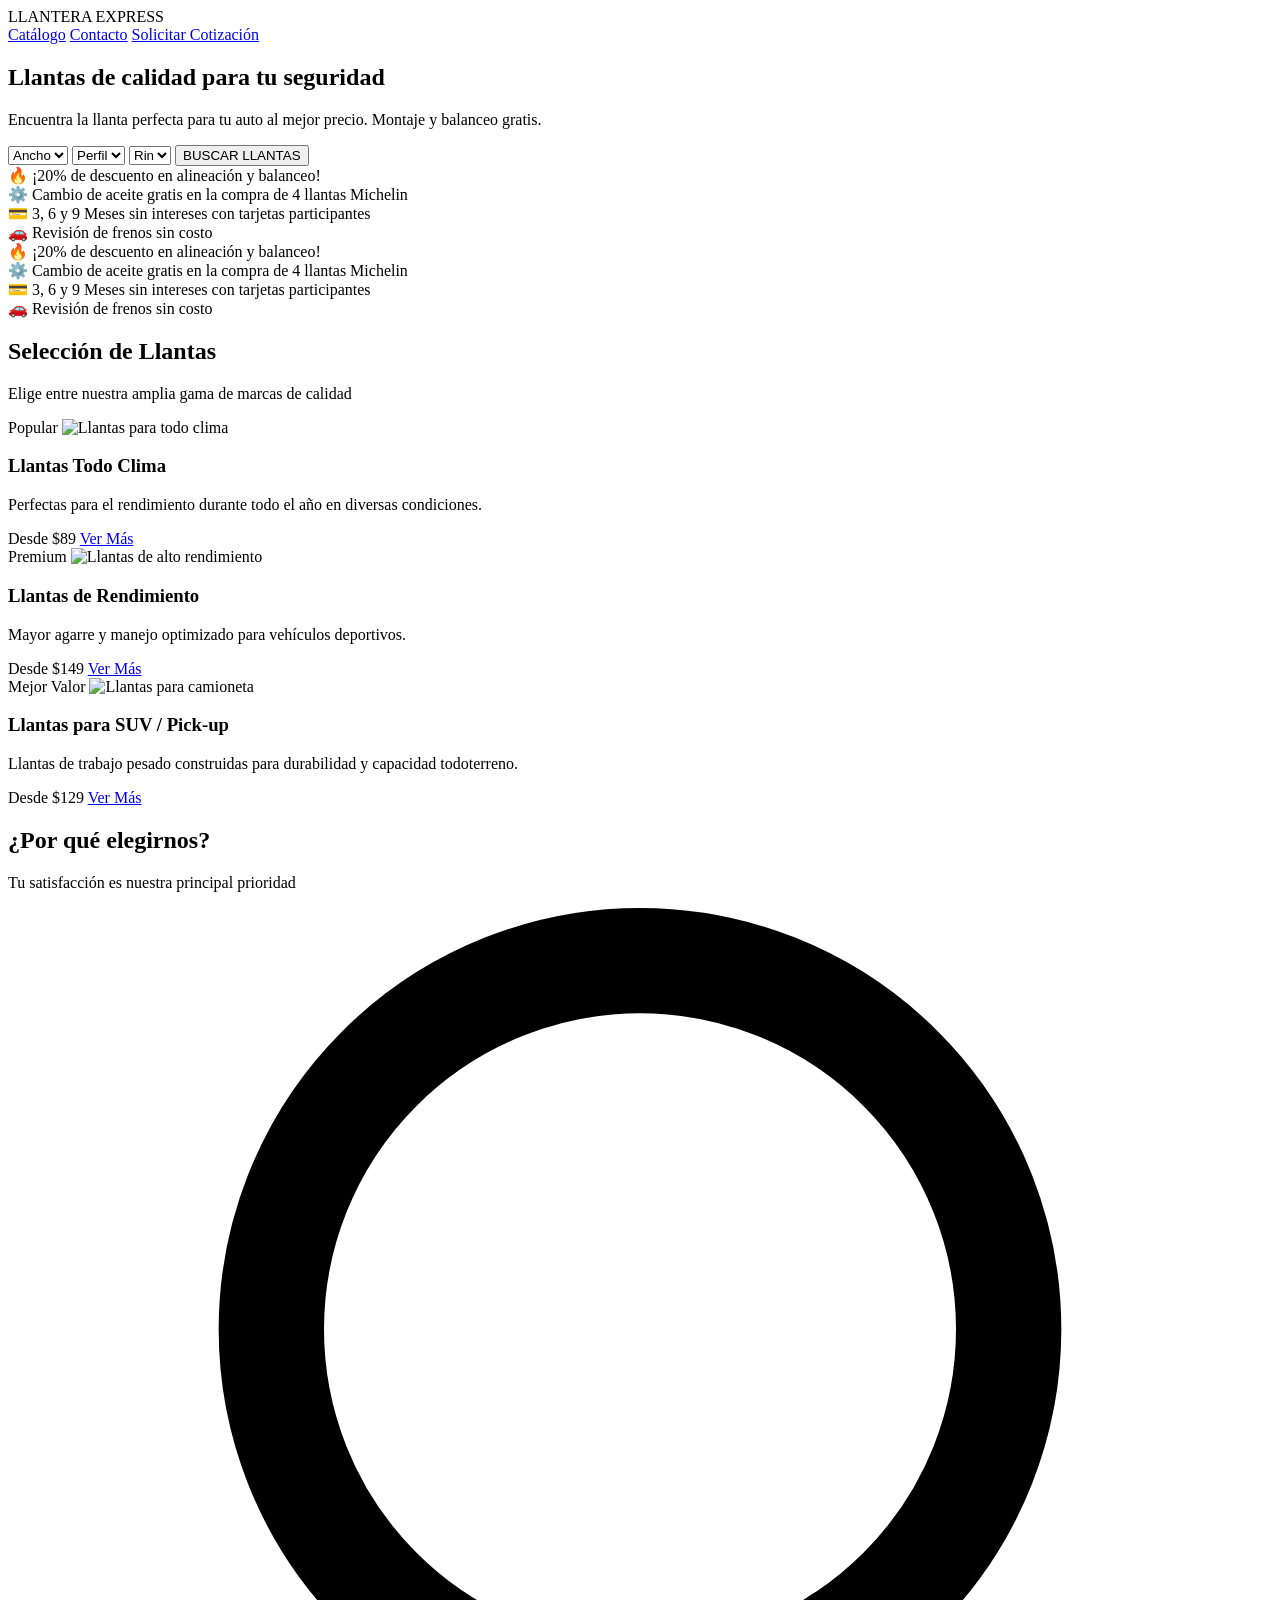
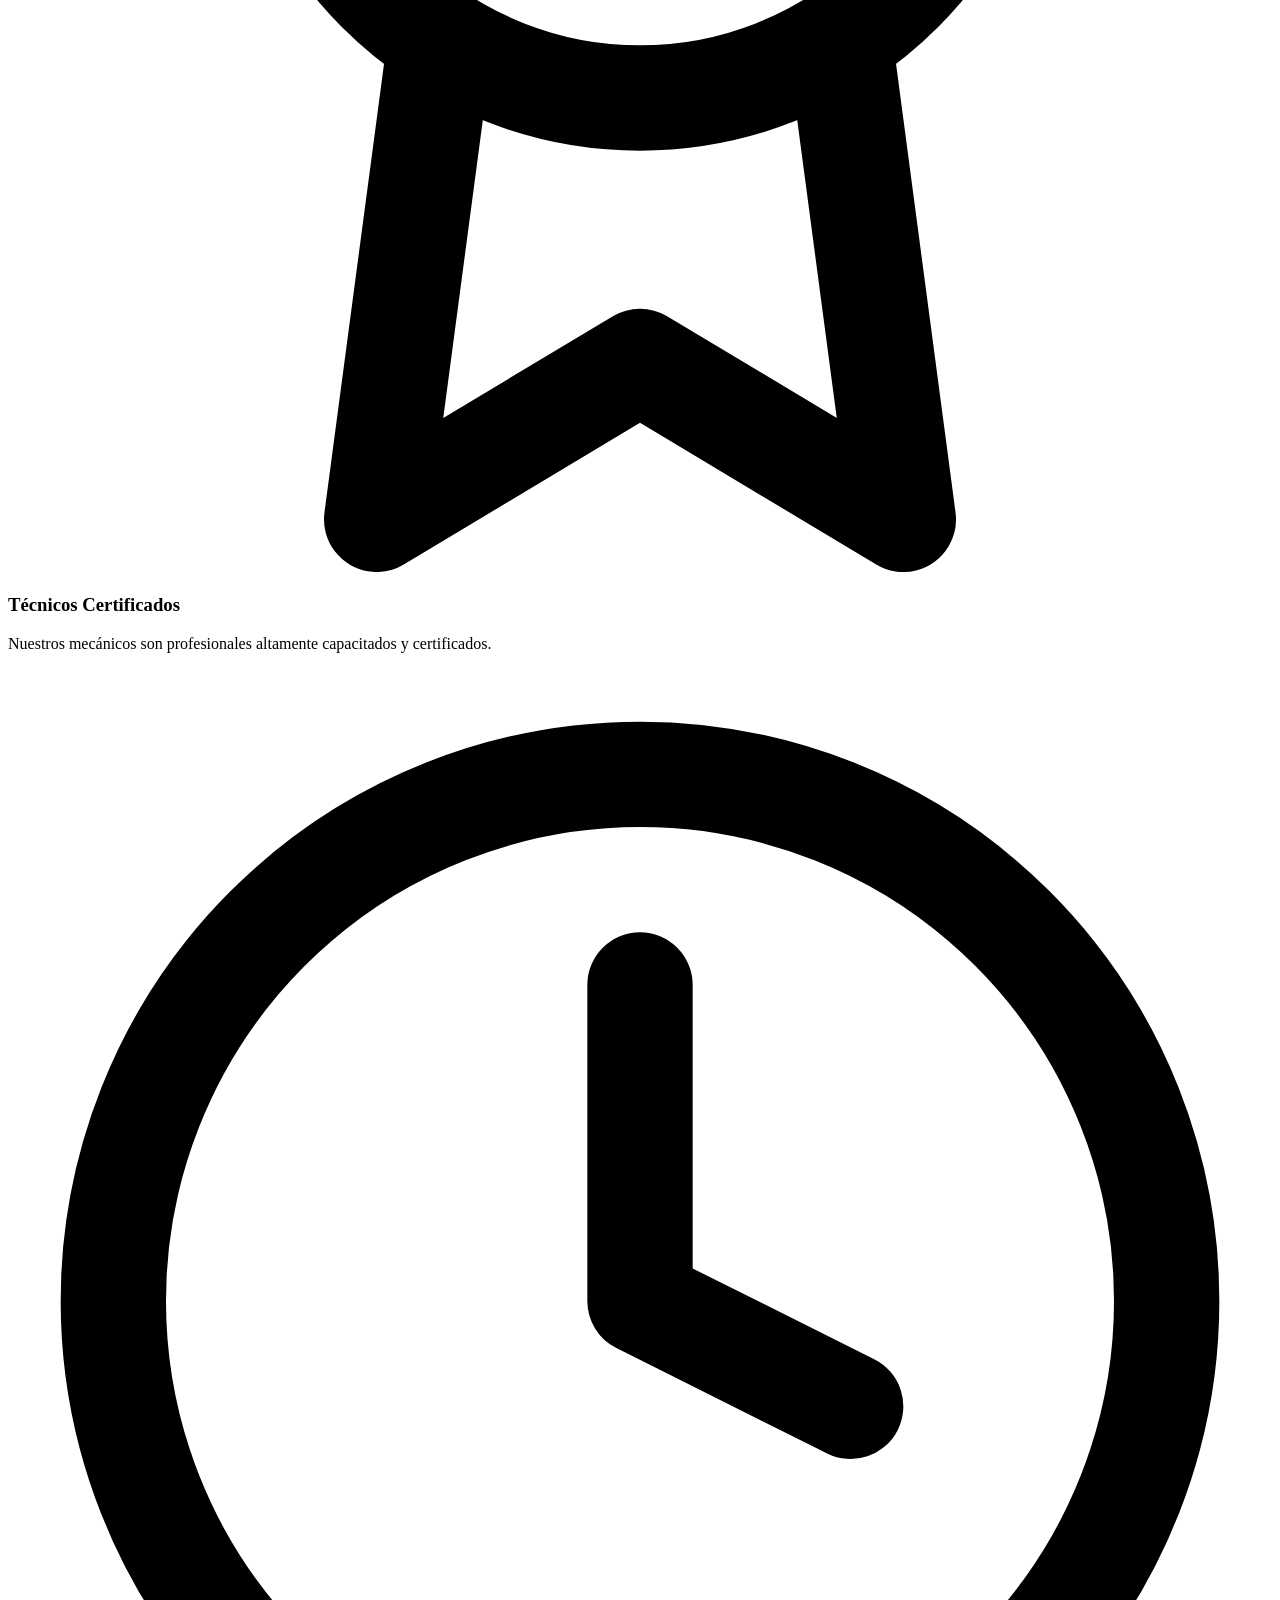
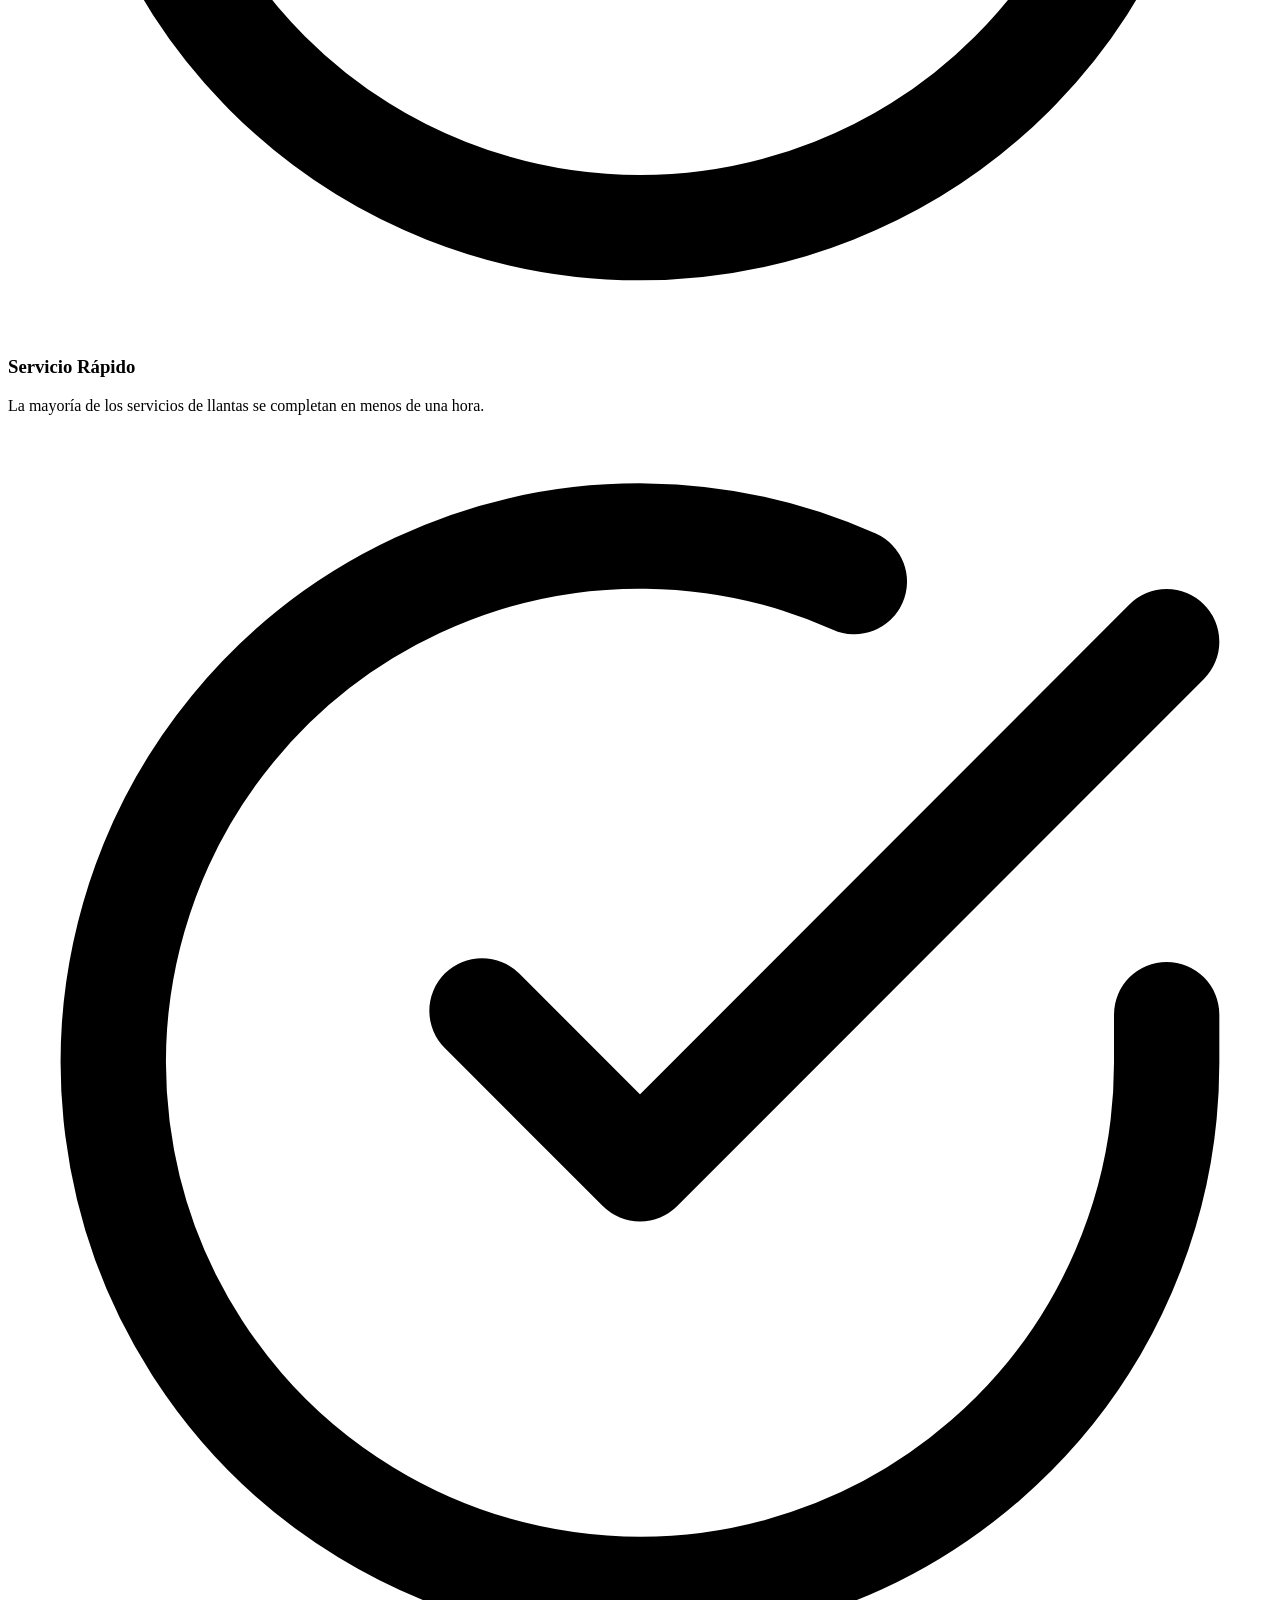
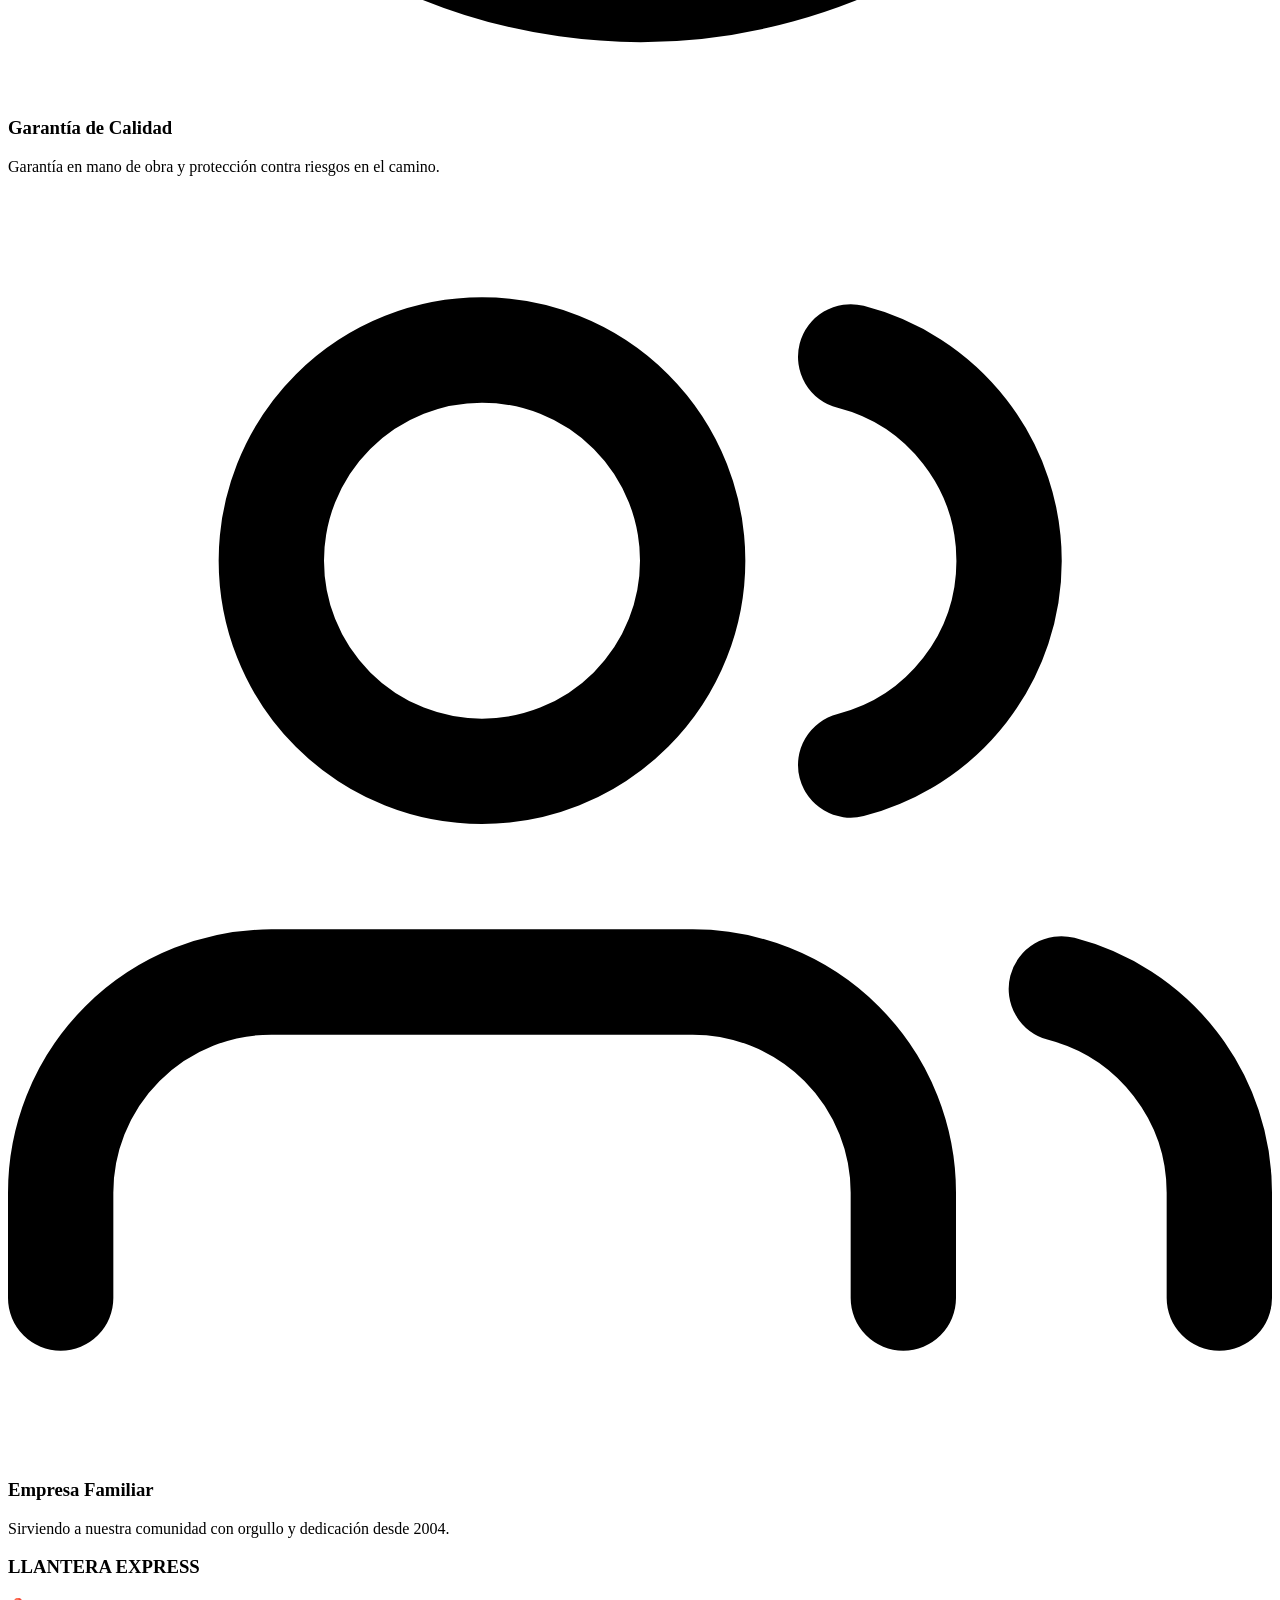
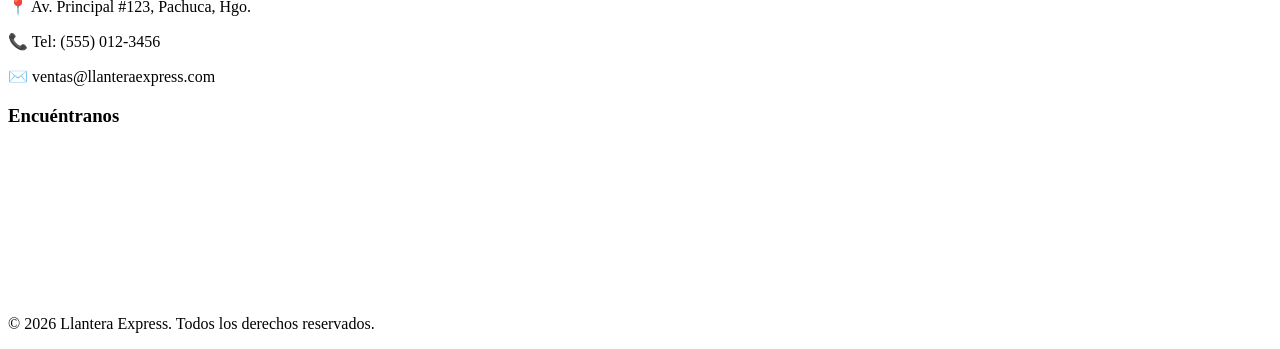
==== index.html @ 1eaba286 "1.0 version" ====
<!DOCTYPE html>
<html lang="es">
<head>
    <meta charset="UTF-8">
    <meta name="viewport" content="width=device-width, initial-scale=1.0">
    <title>Llantera Local | Venta y Servicios</title>
    <link rel="stylesheet" href="style.css">
</head>
<body>

    <header>
        <div class="logo">LLANTERA EXPRESS</div>
        <nav>
            <a href="catalogo.html" class="link-menu">Catálogo</a>
            <a href="#contacto" class="link-menu">Contacto</a>
            <a href="cotizaciones.html" class="btn-cotizar">Solicitar Cotización</a>
        </nav>
    </header>

    <section class="hero">
        <div class="hero-contenido">
            <h1>Llantas de calidad para tu seguridad</h1>
            <p>Encuentra la llanta perfecta para tu auto al mejor precio. Montaje y balanceo gratis.</p>
            
            <div class="buscador-llantas">
                <select id="ancho"><option value="">Ancho</option><option value="185">185</option><option value="195">195</option></select>
                <select id="perfil"><option value="">Perfil</option><option value="55">55</option><option value="60">60</option></select>
                <select id="rin"><option value="">Rin</option><option value="15">15"</option><option value="16">16"</option></select>
                <button id="btn-buscar">BUSCAR LLANTAS</button>
            </div>
        </div>
    </section>

    <div class="cinta-ofertas">
        <div class="cinta-track">
            <div class="oferta-item">🔥 ¡20% de descuento en alineación y balanceo!</div>
            <div class="oferta-item">⚙️ Cambio de aceite gratis en la compra de 4 llantas Michelin</div>
            <div class="oferta-item">💳 3, 6 y 9 Meses sin intereses con tarjetas participantes</div>
            <div class="oferta-item">🚗 Revisión de frenos sin costo</div>
            
            <div class="oferta-item">🔥 ¡20% de descuento en alineación y balanceo!</div>
            <div class="oferta-item">⚙️ Cambio de aceite gratis en la compra de 4 llantas Michelin</div>
            <div class="oferta-item">💳 3, 6 y 9 Meses sin intereses con tarjetas participantes</div>
            <div class="oferta-item">🚗 Revisión de frenos sin costo</div>
        </div>
    </div>

    <section class="catalogo">
        <div class="catalogo-header">
            <section class="catalogo" id="catalogo"></section>
            <h2>Selección de Llantas</h2>
            <p>Elige entre nuestra amplia gama de marcas de calidad</p>
        </div>

        <div class="grid-tarjetas">
            <div class="tarjeta">
                <div class="imagen-contenedor">
                    <span class="etiqueta popular">Popular</span>
                    <img src="https://images.unsplash.com/photo-1578844251758-2f71da64c96f?ixlib=rb-1.2.1&auto=format&fit=crop&w=600&q=80" alt="Llantas para todo clima">
                </div>
                <div class="contenido-tarjeta">
                    <h3>Llantas Todo Clima</h3>
                    <p>Perfectas para el rendimiento durante todo el año en diversas condiciones.</p>
                    <div class="precio-accion">
                        <span class="precio">Desde $89</span>
                        <a href="#" class="btn-detalles">Ver Más</a>
                    </div>
                </div>
            </div>

            <div class="tarjeta">
                <div class="imagen-contenedor">
                    <span class="etiqueta premium">Premium</span>
                    <img src="https://images.unsplash.com/photo-1549491682-996b0200557b?ixlib=rb-1.2.1&auto=format&fit=crop&w=600&q=80" alt="Llantas de alto rendimiento">
                </div>
                <div class="contenido-tarjeta">
                    <h3>Llantas de Rendimiento</h3>
                    <p>Mayor agarre y manejo optimizado para vehículos deportivos.</p>
                    <div class="precio-accion">
                        <span class="precio">Desde $149</span>
                        <a href="#" class="btn-detalles">Ver Más</a>
                    </div>
                </div>
            </div>

            <div class="tarjeta">
                <div class="imagen-contenedor">
                    <span class="etiqueta valor">Mejor Valor</span>
                    <img src="https://images.unsplash.com/photo-1541443131876-44b03de101c5?ixlib=rb-1.2.1&auto=format&fit=crop&w=600&q=80" alt="Llantas para camioneta">
                </div>
                <div class="contenido-tarjeta">
                    <h3>Llantas para SUV / Pick-up</h3>
                    <p>Llantas de trabajo pesado construidas para durabilidad y capacidad todoterreno.</p>
                    <div class="precio-accion">
                        <span class="precio">Desde $129</span>
                        <a href="#" class="btn-detalles">Ver Más</a>
                    </div>
                </div>
            </div>
        </div>
    </section>

    <section class="por-que-elegirnos">
        <div class="por-que-header">
            <h2>¿Por qué elegirnos?</h2>
            <p>Tu satisfacción es nuestra principal prioridad</p>
        </div>

        <div class="grid-ventajas">
            <div class="ventaja">
                <div class="icono-ventaja">
                    <svg viewBox="0 0 24 24" fill="none" stroke="currentColor" stroke-width="2" stroke-linecap="round" stroke-linejoin="round"><circle cx="12" cy="8" r="7"></circle><polyline points="8.21 13.89 7 23 12 20 17 23 15.79 13.88"></polyline></svg>
                </div>
                <h3>Técnicos Certificados</h3>
                <p>Nuestros mecánicos son profesionales altamente capacitados y certificados.</p>
            </div>

            <div class="ventaja">
                <div class="icono-ventaja">
                    <svg viewBox="0 0 24 24" fill="none" stroke="currentColor" stroke-width="2" stroke-linecap="round" stroke-linejoin="round"><circle cx="12" cy="12" r="10"></circle><polyline points="12 6 12 12 16 14"></polyline></svg>
                </div>
                <h3>Servicio Rápido</h3>
                <p>La mayoría de los servicios de llantas se completan en menos de una hora.</p>
            </div>

            <div class="ventaja">
                <div class="icono-ventaja">
                    <svg viewBox="0 0 24 24" fill="none" stroke="currentColor" stroke-width="2" stroke-linecap="round" stroke-linejoin="round"><path d="M22 11.08V12a10 10 0 1 1-5.93-9.14"></path><polyline points="22 4 12 14.01 9 11.01"></polyline></svg>
                </div>
                <h3>Garantía de Calidad</h3>
                <p>Garantía en mano de obra y protección contra riesgos en el camino.</p>
            </div>

            <div class="ventaja">
                <div class="icono-ventaja">
                    <svg viewBox="0 0 24 24" fill="none" stroke="currentColor" stroke-width="2" stroke-linecap="round" stroke-linejoin="round"><path d="M17 21v-2a4 4 0 0 0-4-4H5a4 4 0 0 0-4 4v2"></path><circle cx="9" cy="7" r="4"></circle><path d="M23 21v-2a4 4 0 0 0-3-3.87"></path><path d="M16 3.13a4 4 0 0 1 0 7.75"></path></svg>
                </div>
                <h3>Empresa Familiar</h3>
                <p>Sirviendo a nuestra comunidad con orgullo y dedicación desde 2004.</p>
            </div>
        </div>
    </section>

    <footer>        
        <div class="footer-contenido">
            <div class="footer-info">
                <footer id="contacto"></footer>
                <h3>LLANTERA EXPRESS</h3>
                <p>📍 Av. Principal #123, Pachuca, Hgo.</p>
                <p>📞 Tel: (555) 012-3456</p>
                <p>✉️ ventas@llanteraexpress.com</p>
            </div>
            <div class="footer-mapa">
                <h3>Encuéntranos</h3>
                <iframe src="https://www.google.com/maps/embed?pb=!1m18!1m12!1m3!1d119981.38531765103!2d-98.83594830303896!3d20.103551573210464!2m3!1f0!2f0!3f0!3m2!1i1024!2i768!4f13.1!3m3!1m2!1s0x85d109d9369bca93%3A0xcf91a5fbcf6953ed!2sPachuca%20de%20Soto%2C%20Hgo.!5e0!3m2!1ses!2smx!4v1709660000000!5m2!1ses!2smx" width="100%" height="150" style="border:0; border-radius:8px;" allowfullscreen="" loading="lazy"></iframe>
            </div>
        </div>
        <div class="footer-bottom">
            <p>© 2026 Llantera Express. Todos los derechos reservados.</p>
        </div>
    </footer>

    <script src="script.js"></script>
</body>
</html>
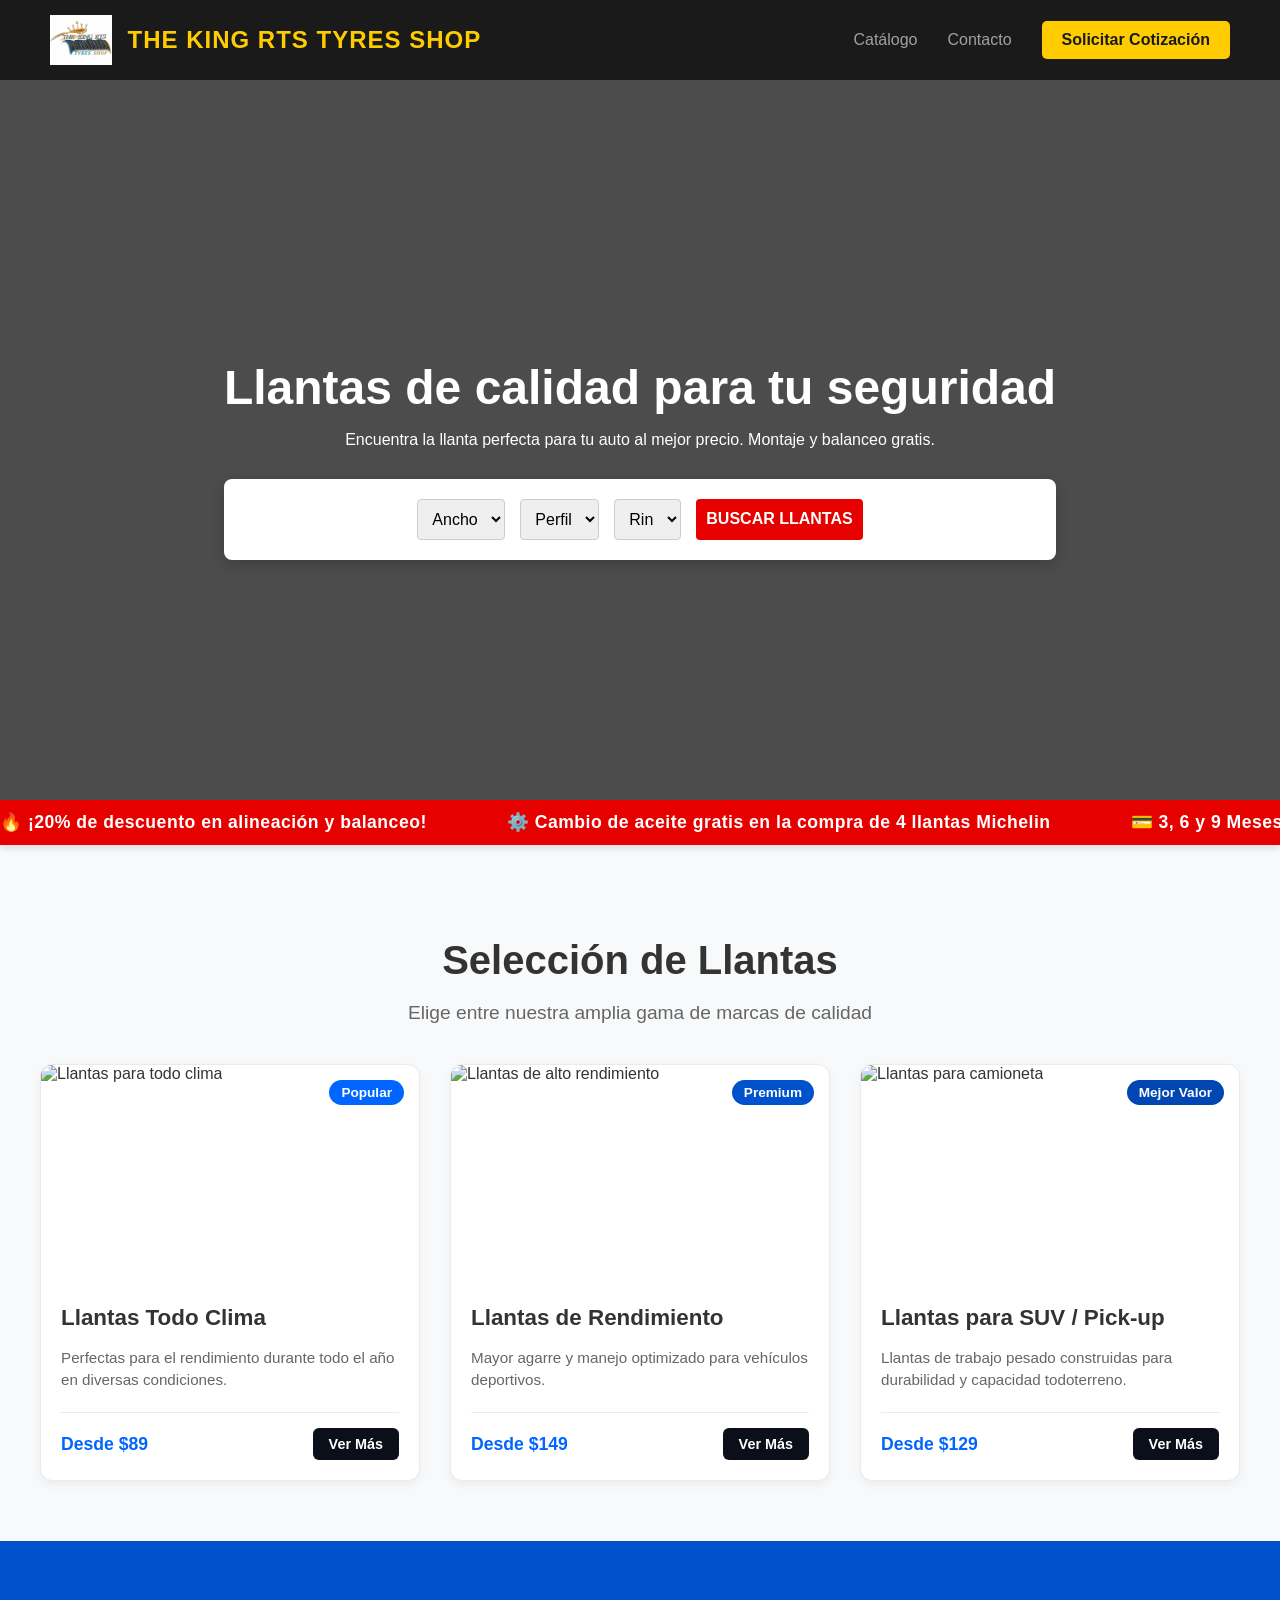
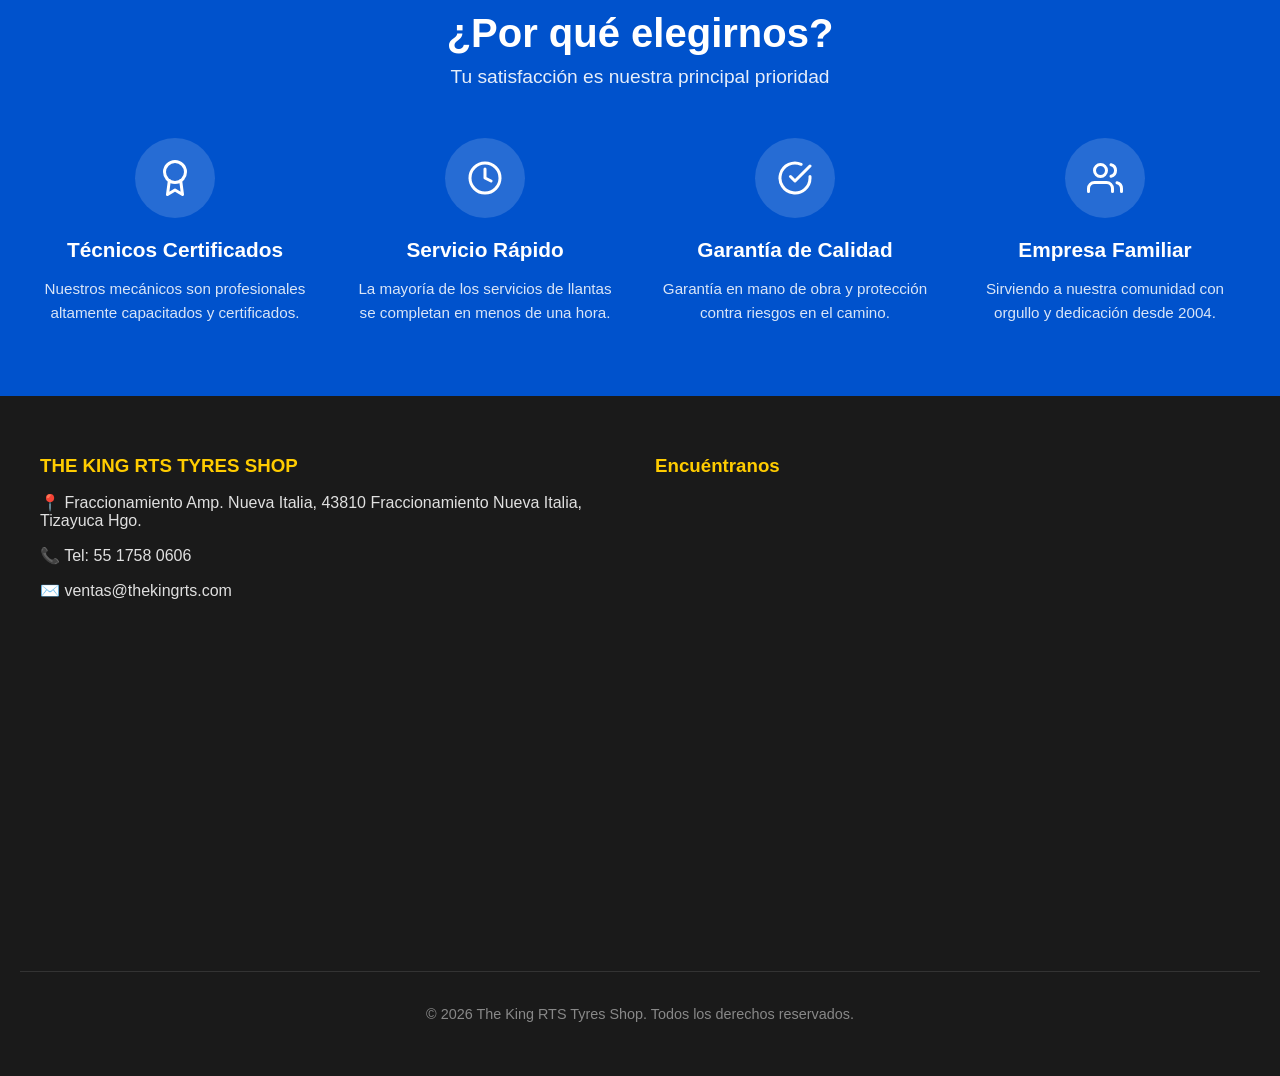
==== commit 1f18a491: "1.2 version" ====
--- a/index.html
+++ b/index.html
@@ -3,13 +3,19 @@
 <head>
     <meta charset="UTF-8">
     <meta name="viewport" content="width=device-width, initial-scale=1.0">
-    <title>Llantera Local | Venta y Servicios</title>
+    <title>The King RTS Tyres Shop | Venta y Servicios</title>
+    
+    <link rel="icon" href="scr/images/logo.png" type="image/png">
+    
     <link rel="stylesheet" href="style.css">
 </head>
 <body>
 
     <header>
-        <div class="logo">LLANTERA EXPRESS</div>
+        <div class="logo-contenedor">
+            <img src="scr/images/logo.png" alt="Logo The King RTS" class="logo-img">
+            <span class="logo-texto">THE KING RTS TYRES SHOP</span>
+        </div>
         <nav>
             <a href="catalogo.html" class="link-menu">Catálogo</a>
             <a href="#contacto" class="link-menu">Contacto</a>
@@ -45,9 +51,8 @@
         </div>
     </div>
 
-    <section class="catalogo">
+    <section class="catalogo" id="catalogo">
         <div class="catalogo-header">
-            <section class="catalogo" id="catalogo"></section>
             <h2>Selección de Llantas</h2>
             <p>Elige entre nuestra amplia gama de marcas de calidad</p>
         </div>
@@ -141,22 +146,20 @@
         </div>
     </section>
 
-    <footer>        
+    <footer id="contacto">        
         <div class="footer-contenido">
             <div class="footer-info">
-                <footer id="contacto"></footer>
-                <h3>LLANTERA EXPRESS</h3>
-                <p>📍 Av. Principal #123, Pachuca, Hgo.</p>
-                <p>📞 Tel: (555) 012-3456</p>
-                <p>✉️ ventas@llanteraexpress.com</p>
+                <h3>THE KING RTS TYRES SHOP</h3>
+                <p>📍 Fraccionamiento Amp. Nueva Italia, 43810 Fraccionamiento Nueva Italia, Tizayuca Hgo.</p>
+                <p>📞 Tel: 55 1758 0606</p>
+                <p>✉️ ventas@thekingrts.com</p>
             </div>
             <div class="footer-mapa">
                 <h3>Encuéntranos</h3>
-                <iframe src="https://www.google.com/maps/embed?pb=!1m18!1m12!1m3!1d119981.38531765103!2d-98.83594830303896!3d20.103551573210464!2m3!1f0!2f0!3f0!3m2!1i1024!2i768!4f13.1!3m3!1m2!1s0x85d109d9369bca93%3A0xcf91a5fbcf6953ed!2sPachuca%20de%20Soto%2C%20Hgo.!5e0!3m2!1ses!2smx!4v1709660000000!5m2!1ses!2smx" width="100%" height="150" style="border:0; border-radius:8px;" allowfullscreen="" loading="lazy"></iframe>
-            </div>
+            <iframe src="https://www.google.com/maps/embed?pb=!1m18!1m12!1m3!1d3752.066675147714!2d-98.94057670000001!3d19.8794063!2m3!1f0!2f0!3f0!3m2!1i1024!2i768!4f13.1!3m3!1m2!1s0x85d1910031cf00c9%3A0xeb2c55b25f9f79be!2sTHE%20KING%20RTS%20TYRES%20SHOP!5e0!3m2!1ses-419!2smx!4v1772752138434!5m2!1ses-419!2smx" width="600" height="450" style="border:0;" allowfullscreen="" loading="lazy" referrerpolicy="no-referrer-when-downgrade"></iframe>            </div>
         </div>
         <div class="footer-bottom">
-            <p>© 2026 Llantera Express. Todos los derechos reservados.</p>
+            <p>© 2026 The King RTS Tyres Shop. Todos los derechos reservados.</p>
         </div>
     </footer>
 
--- a/style.css
+++ b/style.css
@@ -0,0 +1,525 @@
+/* --- ESTILOS GENERALES Y HERO --- */
+body { 
+    margin: 0; 
+    font-family: 'Segoe UI', Tahoma, Geneva, Verdana, sans-serif; 
+}
+
+header { 
+    background-color: #1a1a1a; 
+    color: white; 
+    padding: 15px 50px; 
+    display: flex; 
+    justify-content: space-between; 
+    align-items: center; 
+}
+
+/* --- ESTILOS DEL LOGO EN EL ENCABEZADO --- */
+.logo-contenedor {
+    display: flex;
+    align-items: center; /* Centra la imagen y el texto verticalmente */
+    gap: 15px; /* Separación entre el dibujo y las letras */
+}
+
+.logo-img {
+    height: 50px; /* Controla el alto de tu imagen para que no deforme el menú */
+    width: auto; /* Mantiene la proporción de la imagen original */
+    object-fit: contain;
+}
+
+.logo-texto {
+    color: #ffcc00; /* El color amarillo que tienes en tu captura */
+    font-size: 1.5rem;
+    font-weight: bold;
+    letter-spacing: 1px;
+}
+/* Estilos del botón de cotizar en el encabezado */
+.btn-cotizar { 
+    background-color: #ffcc00; 
+    color: #1a1a1a; 
+    padding: 10px 20px; 
+    text-decoration: none; 
+    font-weight: bold; 
+    border-radius: 5px; 
+    transition: background-color 0.3s ease;
+}
+
+.btn-cotizar:hover {
+    background-color: #e6b800; /* Se pone un poco más oscuro al pasar el mouse */
+}
+.hero {
+    background: linear-gradient(rgba(0, 0, 0, 0.7), rgba(0, 0, 0, 0.7)), url('https://images.unsplash.com/photo-1580273916550-e323be2ae537?ixlib=rb-1.2.1&auto=format&fit=crop&w=1920&q=80') center/cover;
+    height: 80vh;
+    display: flex;
+    justify-content: center;
+    align-items: center;
+    color: white;
+    text-align: center;
+}
+
+/* --- COMPORTAMIENTO DE LA PÁGINA --- */
+/* Esto hace que el salto a las secciones sea un deslizamiento suave y no de golpe */
+html {
+    scroll-behavior: smooth;
+}
+
+/* --- ESTILOS DEL MENÚ DE NAVEGACIÓN --- */
+header nav {
+    display: flex;
+    align-items: center;
+    gap: 30px; /* Separa los elementos del menú */
+}
+
+/* Letras grises para Catálogo y Contacto */
+.link-menu {
+    color: #a0a0a0; /* Color gris */
+    text-decoration: none;
+    font-size: 1rem;
+    font-weight: 500;
+    transition: color 0.3s ease;
+}
+
+/* Efecto al pasar el mouse (se ilumina en blanco) */
+.link-menu:hover {
+    color: #ffffff;
+}
+
+.hero h1 { font-size: 3rem; margin-bottom: 10px; }
+
+/* --- ESTILOS DE LA CINTA DE OFERTAS --- */
+.cinta-ofertas {
+    background-color: #e60000; /* Rojo que combina con tu botón de búsqueda */
+    color: white;
+    padding: 12px 0;
+    overflow: hidden; /* Oculta el texto que se sale de la pantalla */
+    position: relative;
+    white-space: nowrap; /* Evita que el texto salte a la siguiente línea */
+    box-shadow: 0 4px 6px rgba(0,0,0,0.1);
+    z-index: 10; /* Asegura que la sombra se vea sobre el catálogo */
+}
+
+.cinta-track {
+    display: inline-flex;
+    gap: 80px; /* Espacio de separación entre cada anuncio */
+    /* La animación dura 25 segundos, velocidad constante, y se repite infinitamente */
+    animation: scrollCinta 25s linear infinite;
+}
+
+.oferta-item {
+    font-size: 1.1rem;
+    font-weight: 600;
+    letter-spacing: 0.5px;
+}
+
+/* Pausar la animación si el usuario pone el mouse encima para leer con calma */
+.cinta-ofertas:hover .cinta-track {
+    animation-play-state: paused;
+}
+
+/* Animación de desplazamiento continuo */
+@keyframes scrollCinta {
+    0% { transform: translateX(0); }
+    100% { transform: translateX(-50%); } 
+    /* Se mueve exactamente el 50% (el primer grupo) para reiniciar el bucle sin que se note */
+}
+
+.buscador-llantas {
+    background-color: white;
+    padding: 20px;
+    border-radius: 8px;
+    display: flex;
+    gap: 15px;
+    margin-top: 30px;
+    box-shadow: 0 4px 15px rgba(0,0,0,0.2);
+    justify-content: center;
+}
+
+.buscador-llantas select, .buscador-llantas button {
+    padding: 10px;
+    font-size: 16px;
+    border: 1px solid #ccc;
+    border-radius: 4px;
+}
+
+.buscador-llantas button {
+    background-color: #e60000;
+    color: white;
+    border: none;
+    cursor: pointer;
+    font-weight: bold;
+}
+
+/* --- ESTILOS DEL CATÁLOGO (ESTO REPARA LA VISTA) --- */
+.catalogo {
+    padding: 60px 20px;
+    background-color: #f8f9fa; /* Fondo gris claro */
+    color: #333;
+}
+
+.catalogo-header {
+    text-align: center;
+    margin-bottom: 40px;
+}
+
+.catalogo-header h2 {
+    font-size: 2.5rem;
+    margin-bottom: 10px;
+}
+
+.catalogo-header p {
+    font-size: 1.2rem;
+    color: #666;
+}
+
+/* Sistema de cuadrícula para las tarjetas */
+.grid-tarjetas {
+    display: grid;
+    grid-template-columns: repeat(auto-fit, minmax(300px, 1fr));
+    gap: 30px;
+    max-width: 1200px;
+    margin: 0 auto;
+}
+
+/* Diseño de cada tarjeta */
+.tarjeta {
+    background-color: white;
+    border-radius: 12px;
+    box-shadow: 0 4px 10px rgba(0,0,0,0.05); /* Sombra suave */
+    overflow: hidden; /* Para los bordes redondeados */
+    border: 1px solid #eaeaea;
+    transition: transform 0.3s;
+}
+
+.tarjeta:hover {
+    transform: translateY(-5px); /* Pequeño efecto al pasar el ratón */
+    box-shadow: 0 8px 20px rgba(0,0,0,0.1);
+}
+
+.imagen-contenedor {
+    position: relative;
+    height: 220px;
+}
+
+.imagen-contenedor img {
+    width: 100%;
+    height: 100%;
+    object-fit: cover; /* Para que la imagen no se deforme */
+}
+
+/* Etiquetas sobre las imágenes */
+.etiqueta {
+    position: absolute;
+    top: 15px;
+    right: 15px;
+    color: white;
+    padding: 5px 12px;
+    border-radius: 20px;
+    font-size: 0.85rem;
+    font-weight: bold;
+}
+
+.popular { background-color: #0066ff; }
+.premium { background-color: #0052cc; }
+.valor { background-color: #0047b3; }
+
+.contenido-tarjeta {
+    padding: 20px;
+}
+
+.contenido-tarjeta h3 {
+    margin: 0 0 10px 0;
+    font-size: 1.4rem;
+}
+
+.contenido-tarjeta p {
+    color: #666;
+    font-size: 0.95rem;
+    line-height: 1.5;
+    margin-bottom: 20px;
+    min-height: 45px; /* Altura mínima para alinear los precios */
+}
+
+.precio-accion {
+    display: flex;
+    justify-content: space-between;
+    align-items: center;
+    border-top: 1px solid #eaeaea;
+    padding-top: 15px;
+}
+
+.precio {
+    color: #0066ff;
+    font-size: 1.1rem;
+    font-weight: bold;
+}
+
+.btn-detalles {
+    background-color: #0b0f19; /* Botón oscuro como en tu imagen */
+    color: white;
+    text-decoration: none;
+    padding: 8px 16px;
+    border-radius: 6px;
+    font-weight: bold;
+    font-size: 0.9rem;
+}
+
+/* --- ESTILOS DEL FOOTER --- */
+footer {
+    background-color: #1a1a1a;
+    color: #e0e0e0;
+    padding: 40px 20px;
+}
+
+.footer-contenido {
+    display: grid;
+    grid-template-columns: repeat(auto-fit, minmax(250px, 1fr));
+    gap: 30px;
+    max-width: 1200px;
+    margin: 0 auto;
+}
+
+.footer-contenido h3 { color: #ffcc00; margin-bottom: 10px; }
+
+.footer-bottom {
+    text-align: center;
+    border-top: 1px solid #333;
+    padding-top: 20px;
+    font-size: 0.9rem;
+    color: #888;
+    margin-top: 30px;
+}
+
+/* --- ESTILOS DE "POR QUÉ ELEGIRNOS" --- */
+.por-que-elegirnos {
+    background-color: #0052cc; /* Color azul adaptado a tu paleta */
+    color: white;
+    padding: 70px 20px;
+    text-align: center;
+}
+
+.por-que-header {
+    margin-bottom: 50px;
+}
+
+.por-que-header h2 {
+    font-size: 2.5rem;
+    margin-bottom: 10px;
+    margin-top: 0;
+}
+
+.por-que-header p {
+    font-size: 1.2rem;
+    opacity: 0.9;
+    margin: 0;
+}
+
+.grid-ventajas {
+    display: grid;
+    grid-template-columns: repeat(auto-fit, minmax(220px, 1fr));
+    gap: 40px;
+    max-width: 1200px;
+    margin: 0 auto;
+}
+
+.ventaja {
+    display: flex;
+    flex-direction: column;
+    align-items: center;
+}
+
+.icono-ventaja {
+    background-color: rgba(255, 255, 255, 0.15); /* Círculo de fondo semitransparente */
+    width: 80px;
+    height: 80px;
+    border-radius: 50%;
+    display: flex;
+    justify-content: center;
+    align-items: center;
+    margin-bottom: 20px;
+    transition: transform 0.3s;
+}
+
+.ventaja:hover .icono-ventaja {
+    transform: scale(1.1); /* Efecto de que el icono crece un poco al pasar el mouse */
+    background-color: rgba(255, 255, 255, 0.25);
+}
+
+.icono-ventaja svg {
+    width: 36px;
+    height: 36px;
+    color: white;
+}
+
+.ventaja h3 {
+    font-size: 1.3rem;
+    margin-bottom: 15px;
+    margin-top: 0;
+}
+
+.ventaja p {
+    font-size: 0.95rem;
+    line-height: 1.6;
+    opacity: 0.85;
+    margin: 0;
+}
+
+/* --- ESTILOS EXCLUSIVOS PARA LA PÁGINA DEL CATÁLOGO --- */
+.pagina-catalogo {
+    padding: 100px 20px 60px 20px; /* Un poco más de espacio arriba porque no hay imagen de fondo (Hero) */
+    background-color: #f8f9fa;
+    min-height: 80vh;
+}
+
+.filtros-catalogo {
+    display: flex;
+    justify-content: center;
+    gap: 15px;
+    margin-bottom: 40px;
+    flex-wrap: wrap; /* Para que se adapte en celulares */
+}
+
+.filtros-catalogo select {
+    padding: 10px;
+    font-size: 15px;
+    border: 1px solid #ddd;
+    border-radius: 6px;
+    background-color: white;
+    cursor: pointer;
+}
+
+.marca-texto {
+    font-size: 0.8rem;
+    color: #888;
+    font-weight: bold;
+    letter-spacing: 1px;
+    text-transform: uppercase;
+}
+
+/* --- ESTILOS DE LA PÁGINA DE COTIZACIÓN --- */
+.pagina-cotizacion {
+    padding: 80px 20px;
+    background-color: #f8f9fa;
+    min-height: 80vh;
+    display: flex;
+    justify-content: center;
+    align-items: center;
+}
+
+.contenedor-formulario {
+    background-color: white;
+    border-radius: 12px;
+    box-shadow: 0 10px 30px rgba(0,0,0,0.08);
+    display: grid;
+    grid-template-columns: 1fr 1.2fr; /* El formulario es un poquito más ancho que la info */
+    max-width: 1000px;
+    width: 100%;
+    overflow: hidden; /* Mantiene los bordes redondeados */
+}
+
+/* Panel Oscuro (Izquierdo) */
+.info-cotizacion {
+    background-color: #1a1a1a;
+    color: white;
+    padding: 50px 40px;
+}
+
+.info-cotizacion h2 {
+    color: #ffcc00;
+    font-size: 2.2rem;
+    margin-top: 0;
+    margin-bottom: 20px;
+}
+
+.info-cotizacion p {
+    font-size: 1.05rem;
+    line-height: 1.6;
+    color: #e0e0e0;
+}
+
+.lista-ventajas {
+    list-style: none;
+    padding: 0;
+    margin-top: 30px;
+}
+
+.lista-ventajas li {
+    margin-bottom: 15px;
+    font-size: 1.05rem;
+    color: #f0f0f0;
+}
+
+/* Panel Blanco (Derecho - Formulario) */
+.formulario {
+    padding: 50px 40px;
+}
+
+.grupo-input {
+    margin-bottom: 20px;
+}
+
+.fila-inputs {
+    display: grid;
+    grid-template-columns: 1fr 1fr;
+    gap: 20px;
+}
+
+.grupo-input label {
+    display: block;
+    margin-bottom: 8px;
+    font-weight: 600;
+    color: #333;
+    font-size: 0.9rem;
+}
+
+.grupo-input input,
+.grupo-input textarea {
+    width: 100%;
+    padding: 12px;
+    border: 1px solid #ccc;
+    border-radius: 6px;
+    font-size: 1rem;
+    font-family: inherit; /* Para que use la misma fuente de la página */
+    box-sizing: border-box; /* Evita que el input se salga del borde */
+    transition: border-color 0.3s;
+}
+
+/* Efecto cuando el usuario está escribiendo */
+.grupo-input input:focus,
+.grupo-input textarea:focus {
+    outline: none;
+    border-color: #0052cc;
+    box-shadow: 0 0 0 3px rgba(0, 82, 204, 0.1);
+}
+
+.btn-enviar-form {
+    background-color: #e60000;
+    color: white;
+    border: none;
+    padding: 15px 25px;
+    font-size: 1.1rem;
+    font-weight: bold;
+    border-radius: 6px;
+    cursor: pointer;
+    width: 100%;
+    transition: background-color 0.3s;
+    margin-top: 10px;
+}
+
+.btn-enviar-form:hover {
+    background-color: #cc0000;
+}
+
+/* Diseño Responsivo (Para que se acomode en celulares) */
+@media (max-width: 768px) {
+    .contenedor-formulario {
+        grid-template-columns: 1fr; /* Una columna en lugar de dos */
+    }
+    .fila-inputs {
+        grid-template-columns: 1fr; /* Los inputs de correo y tel se apilan */
+    }
+    .info-cotizacion {
+        padding: 40px 20px;
+    }
+    .formulario {
+        padding: 40px 20px;
+    }
+}
